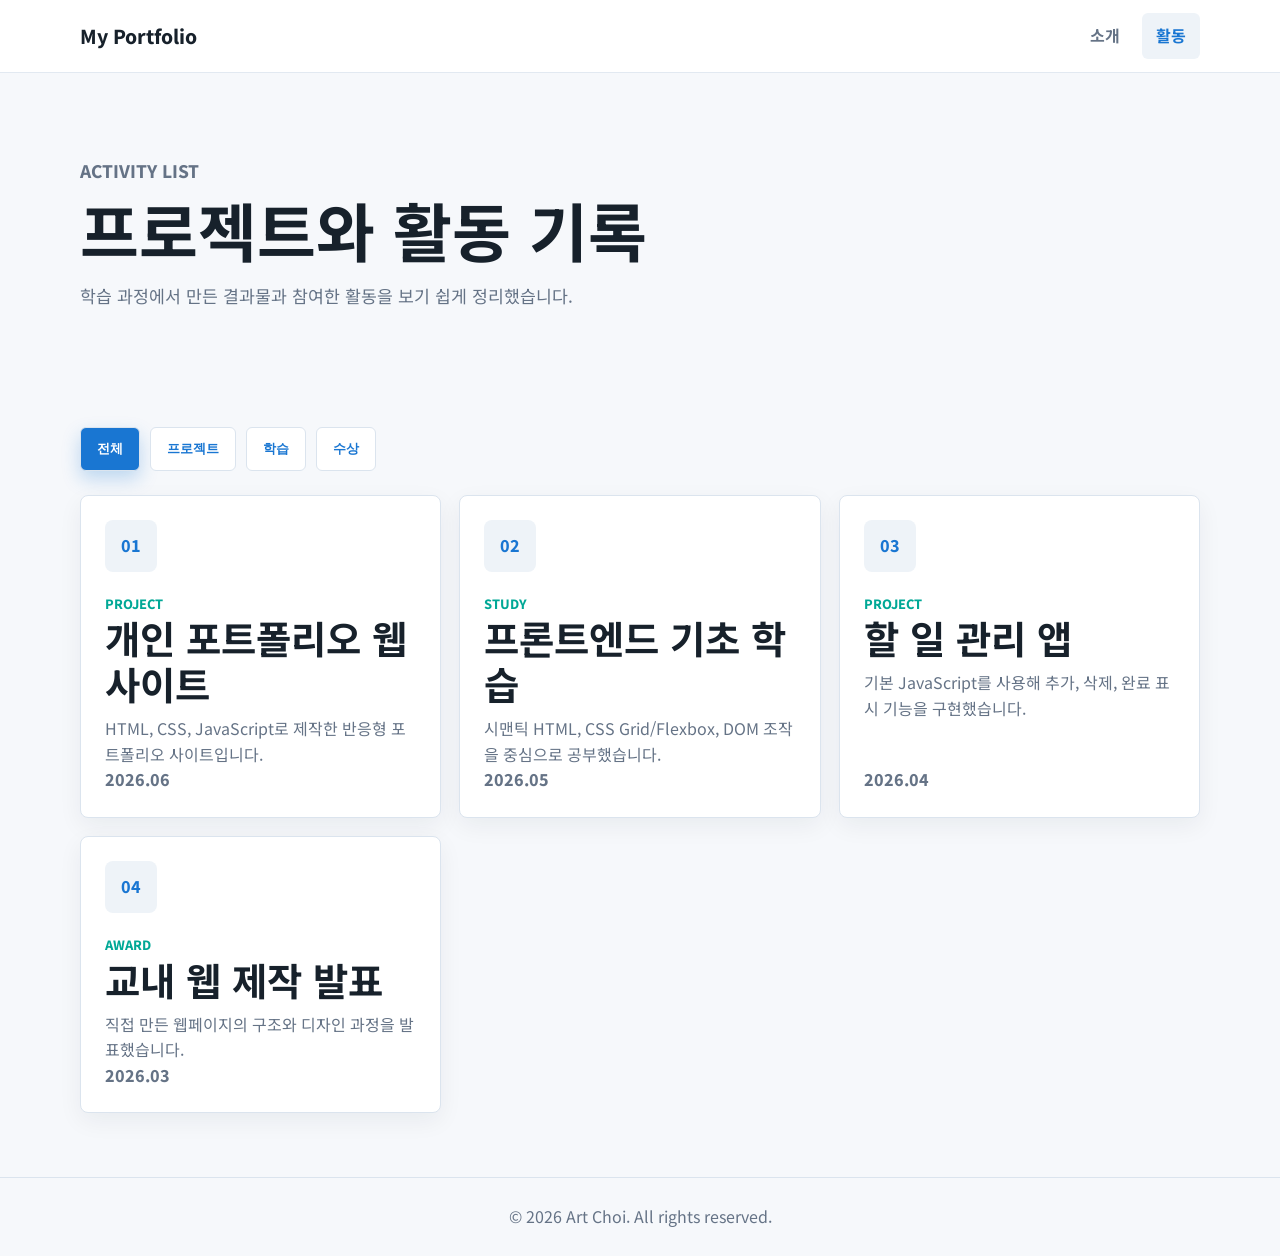
==== activities.html @ 3c6765ad "Add portfolio website" ====
<!DOCTYPE html>
<html lang="ko">
<head>
  <meta charset="UTF-8">
  <meta name="viewport" content="width=device-width, initial-scale=1.0">
  <title>Portfolio | Activities</title>
  <link rel="preconnect" href="https://fonts.googleapis.com">
  <link rel="preconnect" href="https://fonts.gstatic.com" crossorigin>
  <link href="https://fonts.googleapis.com/css2?family=Noto+Sans+KR:wght@400;500;700;800&display=swap" rel="stylesheet">
  <link rel="stylesheet" href="styles.css">
</head>
<body>
  <header class="site-header">
    <nav class="navbar">
      <a class="brand" href="index.html">My Portfolio</a>
      <button class="menu-button" type="button" aria-label="메뉴 열기" aria-expanded="false">
        <span></span>
        <span></span>
        <span></span>
      </button>
      <div class="nav-links">
        <a href="index.html">소개</a>
        <a class="active" href="activities.html">활동</a>
      </div>
    </nav>
  </header>

  <main>
    <section class="page-hero">
      <p class="eyebrow">Activity List</p>
      <h1>프로젝트와 활동 기록</h1>
      <p>학습 과정에서 만든 결과물과 참여한 활동을 보기 쉽게 정리했습니다.</p>
    </section>

    <section class="section">
      <div class="activity-toolbar">
        <button class="filter-button active" type="button" data-filter="all">전체</button>
        <button class="filter-button" type="button" data-filter="project">프로젝트</button>
        <button class="filter-button" type="button" data-filter="study">학습</button>
        <button class="filter-button" type="button" data-filter="award">수상</button>
      </div>

      <div class="activity-grid">
        <article class="activity-card" data-category="project">
          <div class="activity-icon">01</div>
          <p class="activity-type">Project</p>
          <h2>개인 포트폴리오 웹사이트</h2>
          <p>HTML, CSS, JavaScript로 제작한 반응형 포트폴리오 사이트입니다.</p>
          <span class="activity-date">2026.06</span>
        </article>

        <article class="activity-card" data-category="study">
          <div class="activity-icon">02</div>
          <p class="activity-type">Study</p>
          <h2>프론트엔드 기초 학습</h2>
          <p>시맨틱 HTML, CSS Grid/Flexbox, DOM 조작을 중심으로 공부했습니다.</p>
          <span class="activity-date">2026.05</span>
        </article>

        <article class="activity-card" data-category="project">
          <div class="activity-icon">03</div>
          <p class="activity-type">Project</p>
          <h2>할 일 관리 앱</h2>
          <p>기본 JavaScript를 사용해 추가, 삭제, 완료 표시 기능을 구현했습니다.</p>
          <span class="activity-date">2026.04</span>
        </article>

        <article class="activity-card" data-category="award">
          <div class="activity-icon">04</div>
          <p class="activity-type">Award</p>
          <h2>교내 웹 제작 발표</h2>
          <p>직접 만든 웹페이지의 구조와 디자인 과정을 발표했습니다.</p>
          <span class="activity-date">2026.03</span>
        </article>
      </div>
    </section>
  </main>

  <footer class="site-footer">
    <p>© 2026 Art Choi. All rights reserved.</p>
  </footer>

  <script src="script.js"></script>
</body>
</html>
---- styles.css ----
:root {
  --bg: #f6f8fb;
  --surface: #ffffff;
  --surface-strong: #eef3f8;
  --text: #17212b;
  --muted: #657386;
  --primary: #1976d2;
  --primary-dark: #0d47a1;
  --accent: #00a896;
  --line: #dbe4ee;
  --shadow: 0 14px 36px rgba(19, 35, 53, 0.12);
}

* {
  box-sizing: border-box;
}

body {
  margin: 0;
  background: var(--bg);
  color: var(--text);
  font-family: "Noto Sans KR", Arial, sans-serif;
  line-height: 1.6;
}

a {
  color: inherit;
  text-decoration: none;
}

.site-header {
  position: sticky;
  top: 0;
  z-index: 10;
  border-bottom: 1px solid rgba(219, 228, 238, 0.8);
  background: rgba(255, 255, 255, 0.92);
  backdrop-filter: blur(14px);
}

.navbar {
  display: flex;
  align-items: center;
  justify-content: space-between;
  width: min(1120px, calc(100% - 32px));
  min-height: 72px;
  margin: 0 auto;
}

.brand {
  font-size: 1.2rem;
  font-weight: 800;
}

.nav-links {
  display: flex;
  align-items: center;
  gap: 8px;
}

.nav-links a {
  border-radius: 6px;
  color: var(--muted);
  font-weight: 700;
  padding: 10px 14px;
}

.nav-links a:hover,
.nav-links a.active {
  background: var(--surface-strong);
  color: var(--primary);
}

.menu-button {
  display: none;
  width: 44px;
  height: 44px;
  border: 0;
  border-radius: 6px;
  background: var(--surface-strong);
  cursor: pointer;
}

.menu-button span {
  display: block;
  width: 20px;
  height: 2px;
  margin: 4px auto;
  background: var(--text);
}

.hero,
.page-hero,
.section {
  width: min(1120px, calc(100% - 32px));
  margin: 0 auto;
}

.hero {
  display: grid;
  grid-template-columns: minmax(0, 1.4fr) minmax(280px, 0.6fr);
  gap: 32px;
  align-items: center;
  min-height: calc(100vh - 72px);
  padding: 56px 0;
}

.hero-content h1,
.page-hero h1 {
  max-width: 760px;
  margin: 10px 0 18px;
  font-size: clamp(2.4rem, 5vw, 4.7rem);
  line-height: 1.08;
  letter-spacing: 0;
}

.hero-text,
.page-hero p {
  max-width: 640px;
  color: var(--muted);
  font-size: 1.08rem;
}

.eyebrow {
  margin: 0;
  color: var(--accent);
  font-size: 0.82rem;
  font-weight: 800;
  letter-spacing: 0;
  text-transform: uppercase;
}

.hero-actions {
  display: flex;
  flex-wrap: wrap;
  gap: 12px;
  margin-top: 28px;
}

.button,
.filter-button {
  display: inline-flex;
  align-items: center;
  justify-content: center;
  min-height: 44px;
  border: 0;
  border-radius: 6px;
  font-weight: 800;
  cursor: pointer;
  transition: transform 0.2s ease, box-shadow 0.2s ease, background 0.2s ease;
}

.button:hover,
.filter-button:hover {
  transform: translateY(-2px);
}

.button {
  padding: 0 18px;
}

.button.primary,
.filter-button.active {
  background: var(--primary);
  color: #ffffff;
  box-shadow: 0 8px 18px rgba(25, 118, 210, 0.25);
}

.button.secondary,
.filter-button {
  background: var(--surface);
  color: var(--primary);
  border: 1px solid var(--line);
}

.profile-card {
  min-height: 360px;
  border: 1px solid var(--line);
  border-radius: 8px;
  background: var(--surface);
  box-shadow: var(--shadow);
  padding: 32px;
}

.avatar {
  display: grid;
  place-items: center;
  width: 88px;
  height: 88px;
  border-radius: 50%;
  background: linear-gradient(135deg, var(--primary), var(--accent));
  color: #ffffff;
  font-size: 2.2rem;
  font-weight: 800;
}

.profile-card h2 {
  margin: 24px 0 4px;
  font-size: 1.7rem;
}

.profile-card p {
  margin: 0;
  color: var(--muted);
}

.profile-tags {
  display: flex;
  flex-wrap: wrap;
  gap: 8px;
  margin-top: 28px;
}

.profile-tags span {
  border-radius: 999px;
  background: var(--surface-strong);
  color: var(--primary-dark);
  font-size: 0.88rem;
  font-weight: 800;
  padding: 7px 12px;
}

.section {
  padding: 64px 0;
}

.section-title {
  max-width: 680px;
  margin-bottom: 24px;
}

.section h2 {
  margin: 8px 0 0;
  font-size: clamp(1.8rem, 3vw, 2.6rem);
  line-height: 1.2;
}

.about-grid,
.activity-grid {
  display: grid;
  grid-template-columns: repeat(3, minmax(0, 1fr));
  gap: 18px;
}

.info-panel,
.activity-card {
  border: 1px solid var(--line);
  border-radius: 8px;
  background: var(--surface);
  padding: 24px;
  box-shadow: 0 8px 24px rgba(19, 35, 53, 0.06);
}

.info-panel h3,
.activity-card h2 {
  margin: 0 0 10px;
}

.info-panel p,
.activity-card p {
  margin: 0;
  color: var(--muted);
}

.split-section {
  display: grid;
  grid-template-columns: 0.8fr 1.2fr;
  gap: 32px;
  align-items: start;
}

.skill-list {
  display: grid;
  gap: 18px;
}

.skill-item span {
  display: block;
  margin-bottom: 8px;
  font-weight: 800;
}

.skill-bar {
  height: 12px;
  overflow: hidden;
  border-radius: 999px;
  background: var(--surface-strong);
}

.skill-bar strong {
  display: block;
  height: 100%;
  border-radius: inherit;
  background: linear-gradient(90deg, var(--primary), var(--accent));
}

.page-hero {
  padding: 84px 0 36px;
}

.activity-toolbar {
  display: flex;
  flex-wrap: wrap;
  gap: 10px;
  margin-bottom: 24px;
}

.filter-button {
  padding: 0 16px;
}

.activity-card {
  display: flex;
  flex-direction: column;
  min-height: 270px;
}

.activity-icon {
  display: grid;
  place-items: center;
  width: 52px;
  height: 52px;
  border-radius: 8px;
  background: var(--surface-strong);
  color: var(--primary);
  font-weight: 800;
}

.activity-type {
  margin-top: 22px !important;
  color: var(--accent) !important;
  font-size: 0.8rem;
  font-weight: 800;
  text-transform: uppercase;
}

.activity-date {
  margin-top: auto;
  color: var(--muted);
  font-weight: 800;
}

.activity-card.is-hidden {
  display: none;
}

.site-footer {
  border-top: 1px solid var(--line);
  padding: 26px 16px;
  color: var(--muted);
  text-align: center;
}

.site-footer p {
  margin: 0;
}

@media (max-width: 820px) {
  .menu-button {
    display: inline-block;
  }

  .nav-links {
    position: absolute;
    top: 72px;
    right: 16px;
    left: 16px;
    display: none;
    flex-direction: column;
    align-items: stretch;
    border: 1px solid var(--line);
    border-radius: 8px;
    background: var(--surface);
    padding: 10px;
    box-shadow: var(--shadow);
  }

  .nav-links.open {
    display: flex;
  }

  .hero,
  .split-section {
    grid-template-columns: 1fr;
  }

  .hero {
    min-height: auto;
  }

  .about-grid,
  .activity-grid {
    grid-template-columns: 1fr;
  }
}

@media (max-width: 520px) {
  .hero,
  .page-hero,
  .section {
    width: min(100% - 24px, 1120px);
  }

  .hero-content h1,
  .page-hero h1 {
    font-size: 2.25rem;
  }

  .profile-card,
  .info-panel,
  .activity-card {
    padding: 20px;
  }

  .button {
    width: 100%;
  }
}
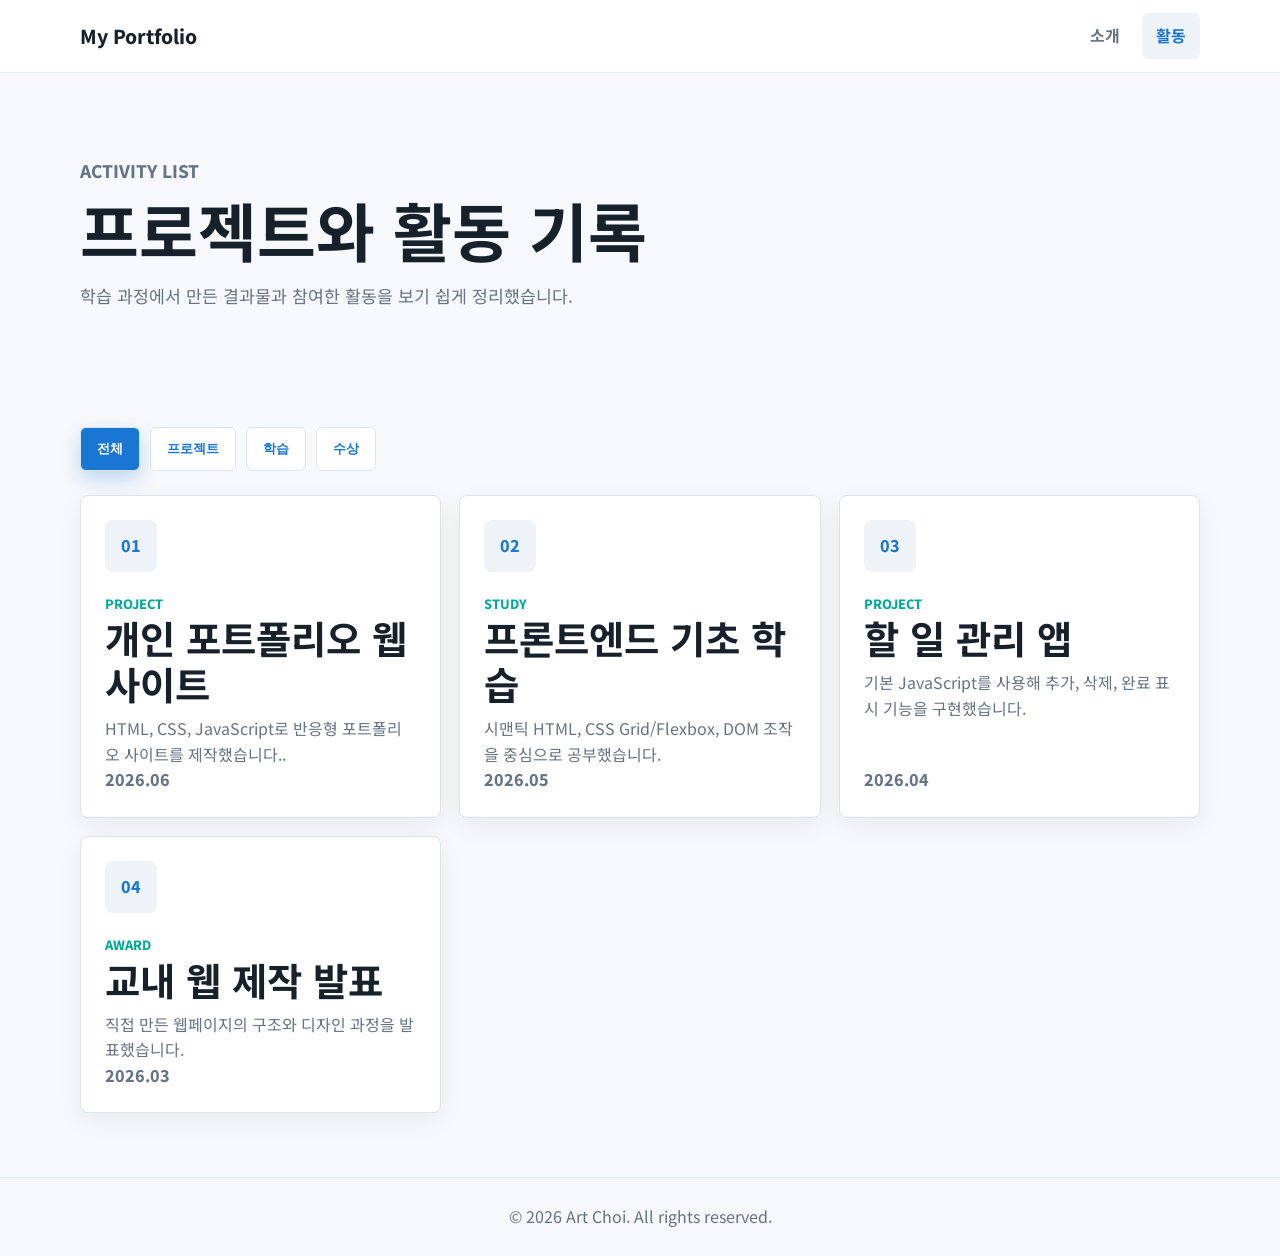
==== commit 86e5a68b: "Update activities.html" ====
--- a/activities.html
+++ b/activities.html
@@ -45,7 +45,7 @@
           <div class="activity-icon">01</div>
           <p class="activity-type">Project</p>
           <h2>개인 포트폴리오 웹사이트</h2>
-          <p>HTML, CSS, JavaScript로 제작한 반응형 포트폴리오 사이트입니다.</p>
+          <p>HTML, CSS, JavaScript로 반응형 포트폴리오 사이트를 제작했습니다..</p>
           <span class="activity-date">2026.06</span>
         </article>
 
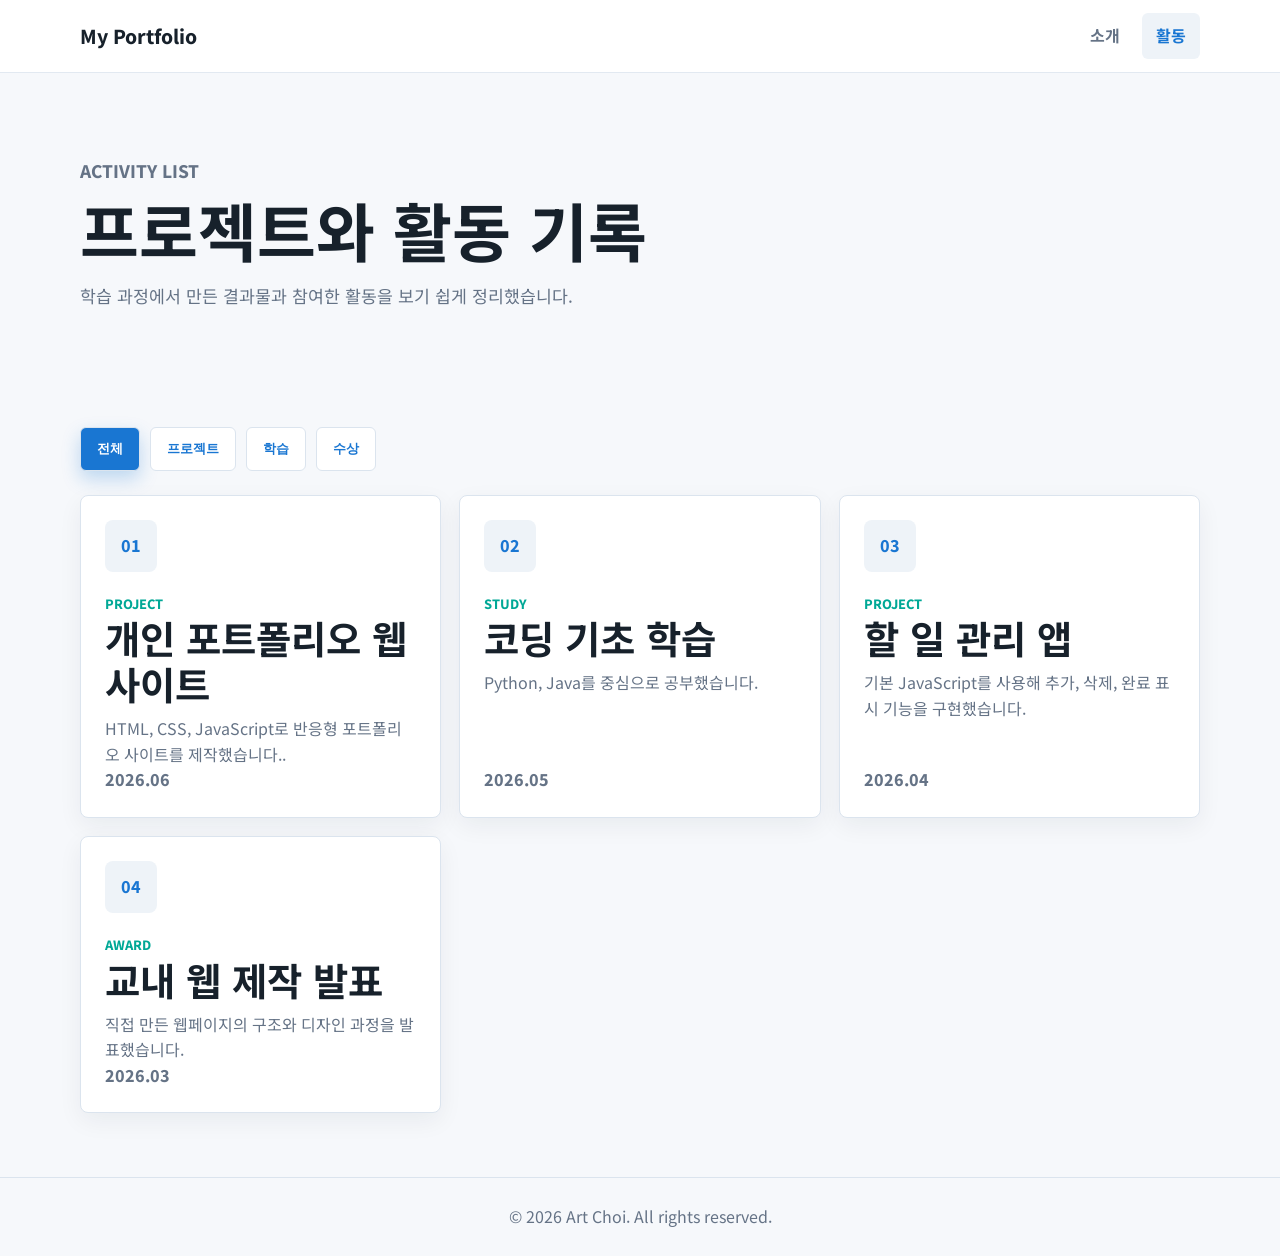
==== commit 5bf893d1: "Update activities.html" ====
--- a/activities.html
+++ b/activities.html
@@ -52,8 +52,8 @@
         <article class="activity-card" data-category="study">
           <div class="activity-icon">02</div>
           <p class="activity-type">Study</p>
-          <h2>프론트엔드 기초 학습</h2>
-          <p>시맨틱 HTML, CSS Grid/Flexbox, DOM 조작을 중심으로 공부했습니다.</p>
+          <h2>코딩 기초 학습</h2>
+          <p>Python, Java를 중심으로 공부했습니다.</p>
           <span class="activity-date">2026.05</span>
         </article>
 
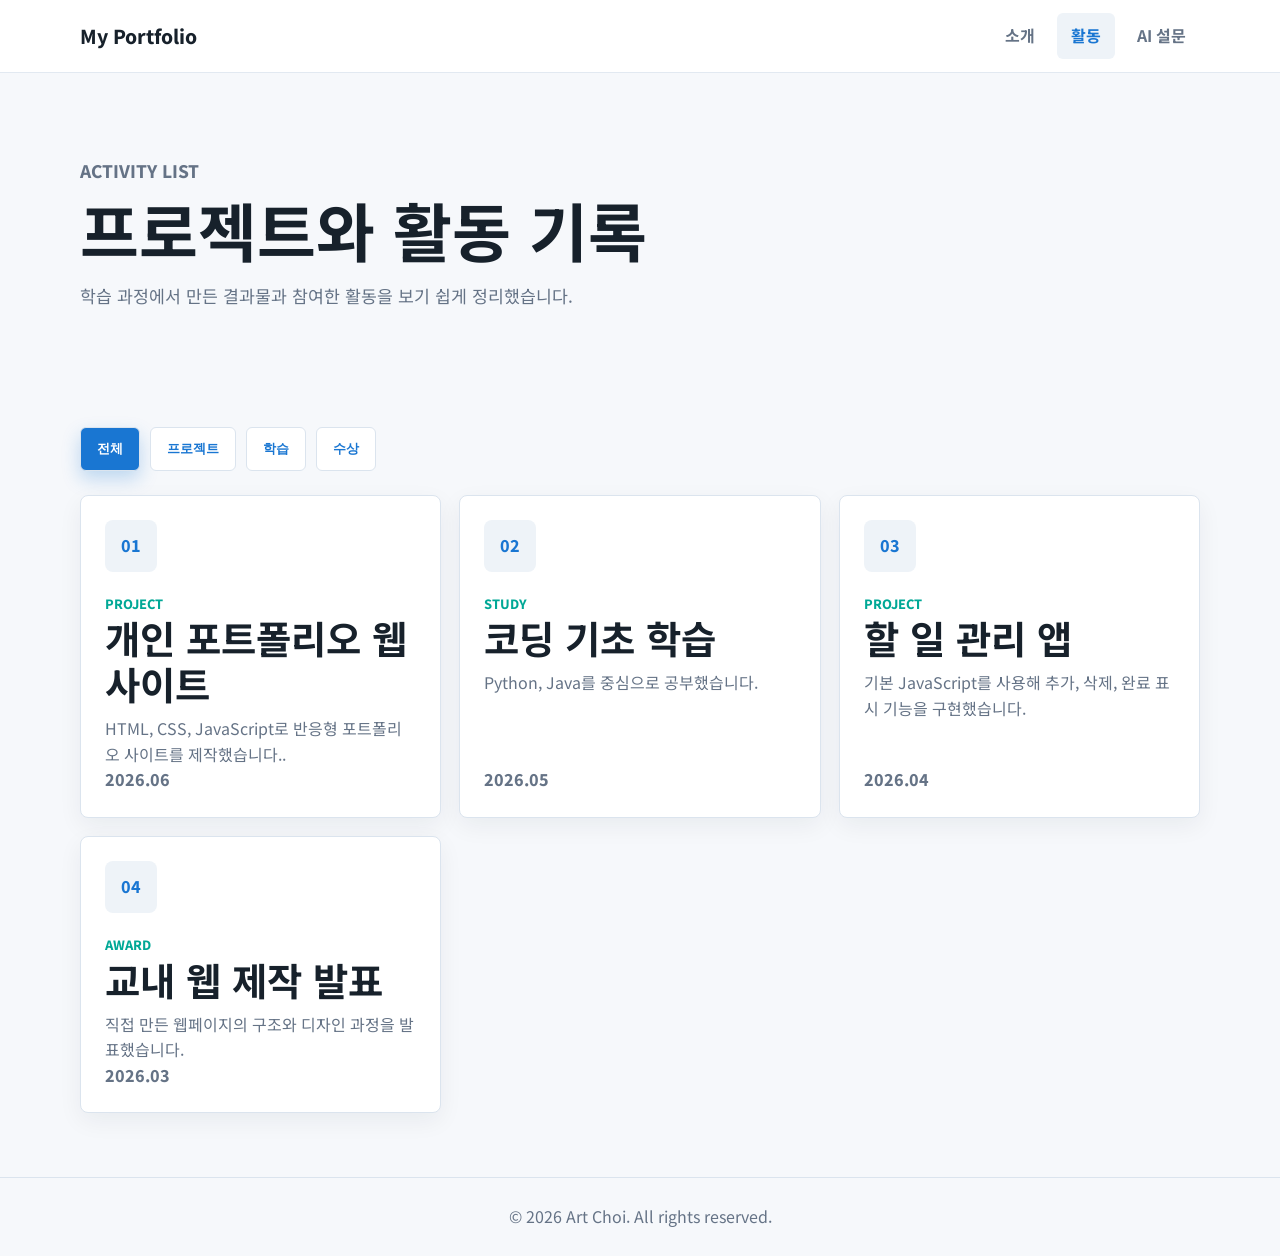
==== commit bb74b037: "Add AI survey service section" ====
--- a/activities.html
+++ b/activities.html
@@ -21,6 +21,7 @@
       <div class="nav-links">
         <a href="index.html">소개</a>
         <a class="active" href="activities.html">활동</a>
+        <a href="index.html#ai-survey">AI 설문</a>
       </div>
     </nav>
   </header>
--- a/styles.css
+++ b/styles.css
@@ -228,6 +228,11 @@
   margin-bottom: 24px;
 }
 
+.section-title p:not(.eyebrow) {
+  margin: 12px 0 0;
+  color: var(--muted);
+}
+
 .section h2 {
   margin: 8px 0 0;
   font-size: clamp(1.8rem, 3vw, 2.6rem);
@@ -341,6 +346,88 @@
 
 .activity-card.is-hidden {
   display: none;
+}
+
+.ai-survey-section {
+  padding-top: 40px;
+}
+
+.contact-form {
+  display: grid;
+  gap: 18px;
+  max-width: 820px;
+  border: 1px solid var(--line);
+  border-radius: 8px;
+  background: var(--surface);
+  box-shadow: var(--shadow);
+  padding: 28px;
+}
+
+.form-grid {
+  display: grid;
+  grid-template-columns: repeat(2, minmax(0, 1fr));
+  gap: 18px;
+}
+
+.contact-form label {
+  display: grid;
+  gap: 8px;
+  color: var(--text);
+  font-weight: 800;
+}
+
+.contact-form input,
+.contact-form textarea {
+  width: 100%;
+  border: 1px solid var(--line);
+  border-radius: 6px;
+  background: #fbfdff;
+  color: var(--text);
+  font: inherit;
+  padding: 13px 14px;
+  outline: none;
+  transition: border-color 0.2s ease, box-shadow 0.2s ease;
+}
+
+.contact-form textarea {
+  min-height: 150px;
+  resize: vertical;
+}
+
+.contact-form input:focus,
+.contact-form textarea:focus {
+  border-color: var(--primary);
+  box-shadow: 0 0 0 4px rgba(25, 118, 210, 0.12);
+}
+
+.form-submit {
+  justify-self: start;
+}
+
+.response-message {
+  display: none;
+  border-radius: 6px;
+  padding: 12px 14px;
+  font-weight: 800;
+}
+
+.response-message.is-visible {
+  display: block;
+}
+
+.response-message.is-loading {
+  background: rgba(25, 118, 210, 0.1);
+  color: var(--primary-dark);
+}
+
+.response-message.is-success {
+  background: rgba(0, 168, 150, 0.12);
+  color: #00796b;
+}
+
+.response-message.is-error {
+  background: rgba(211, 47, 47, 0.1);
+  color: #b71c1c;
 }
 
 .site-footer {
@@ -388,7 +475,8 @@
   }
 
   .about-grid,
-  .activity-grid {
+  .activity-grid,
+  .form-grid {
     grid-template-columns: 1fr;
   }
 }
@@ -414,4 +502,12 @@
   .button {
     width: 100%;
   }
-}
+
+  .contact-form {
+    padding: 20px;
+  }
+
+  .form-submit {
+    justify-self: stretch;
+  }
+}
